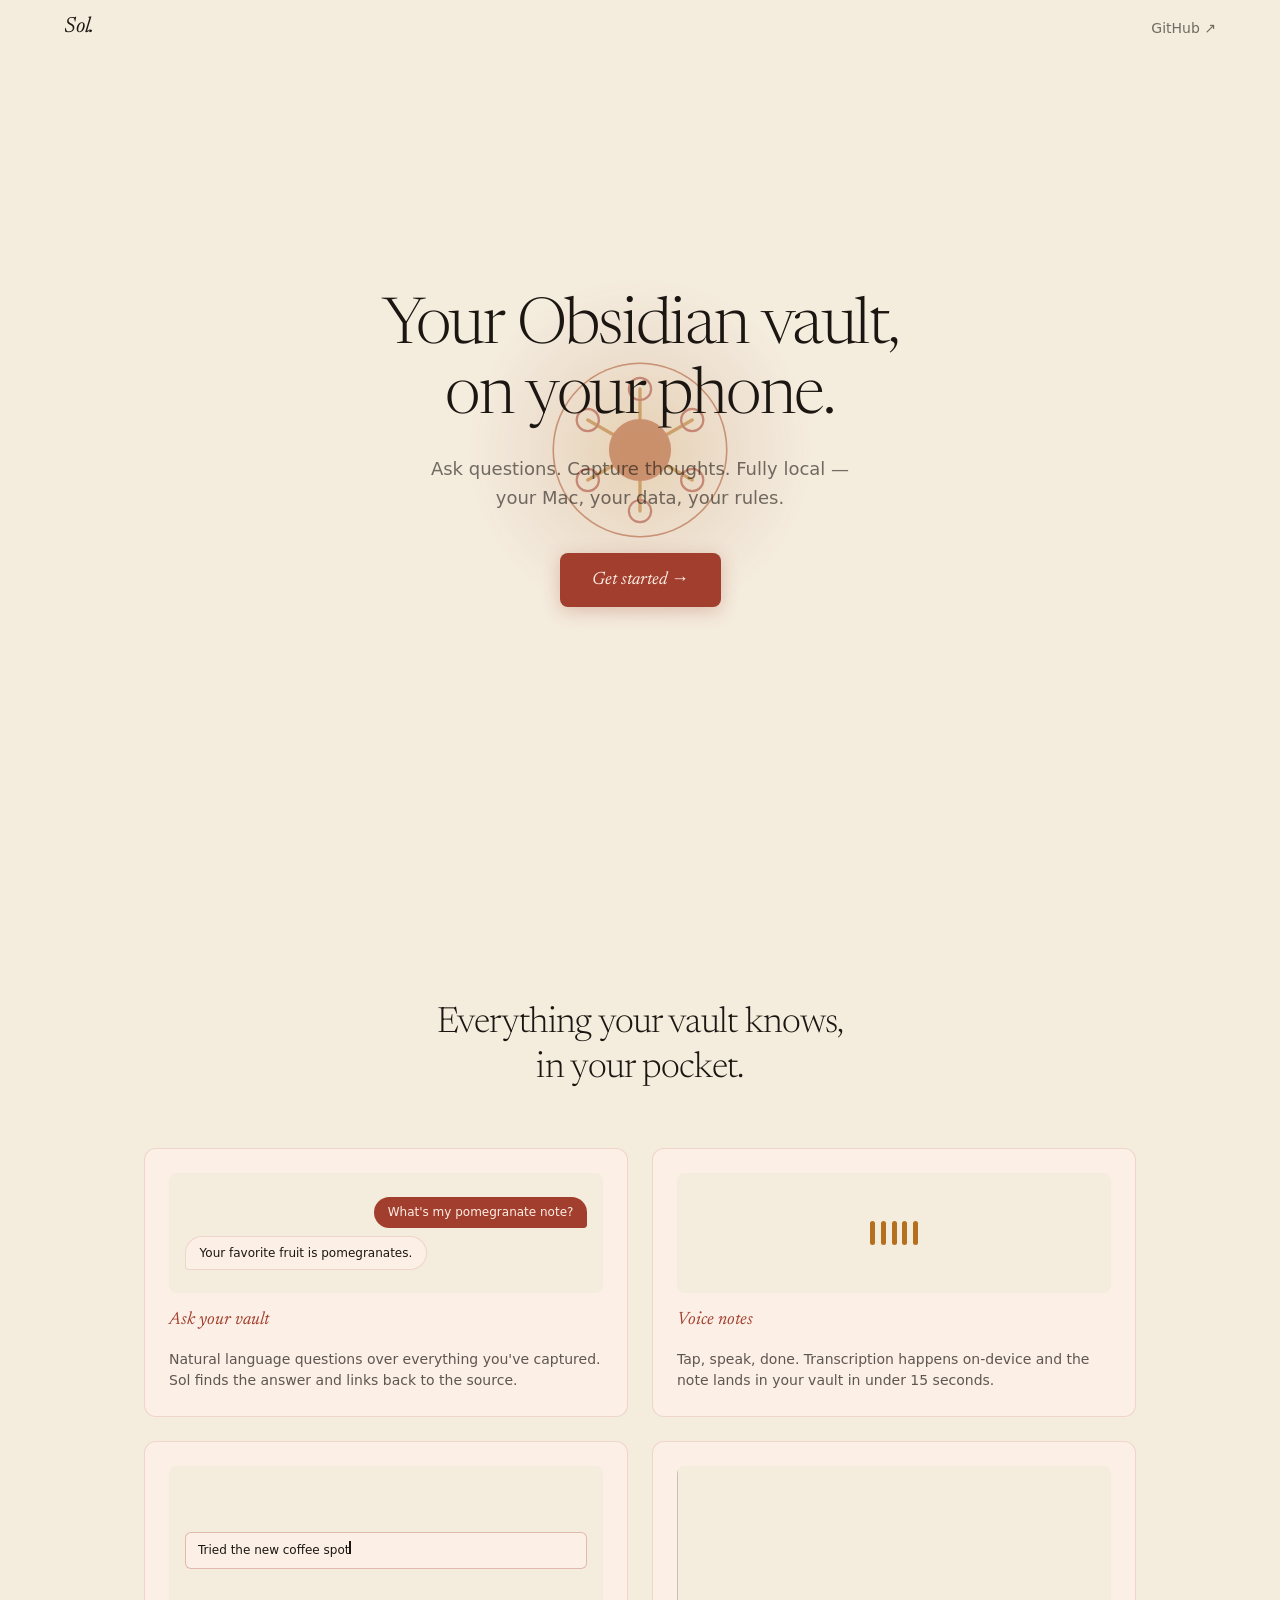
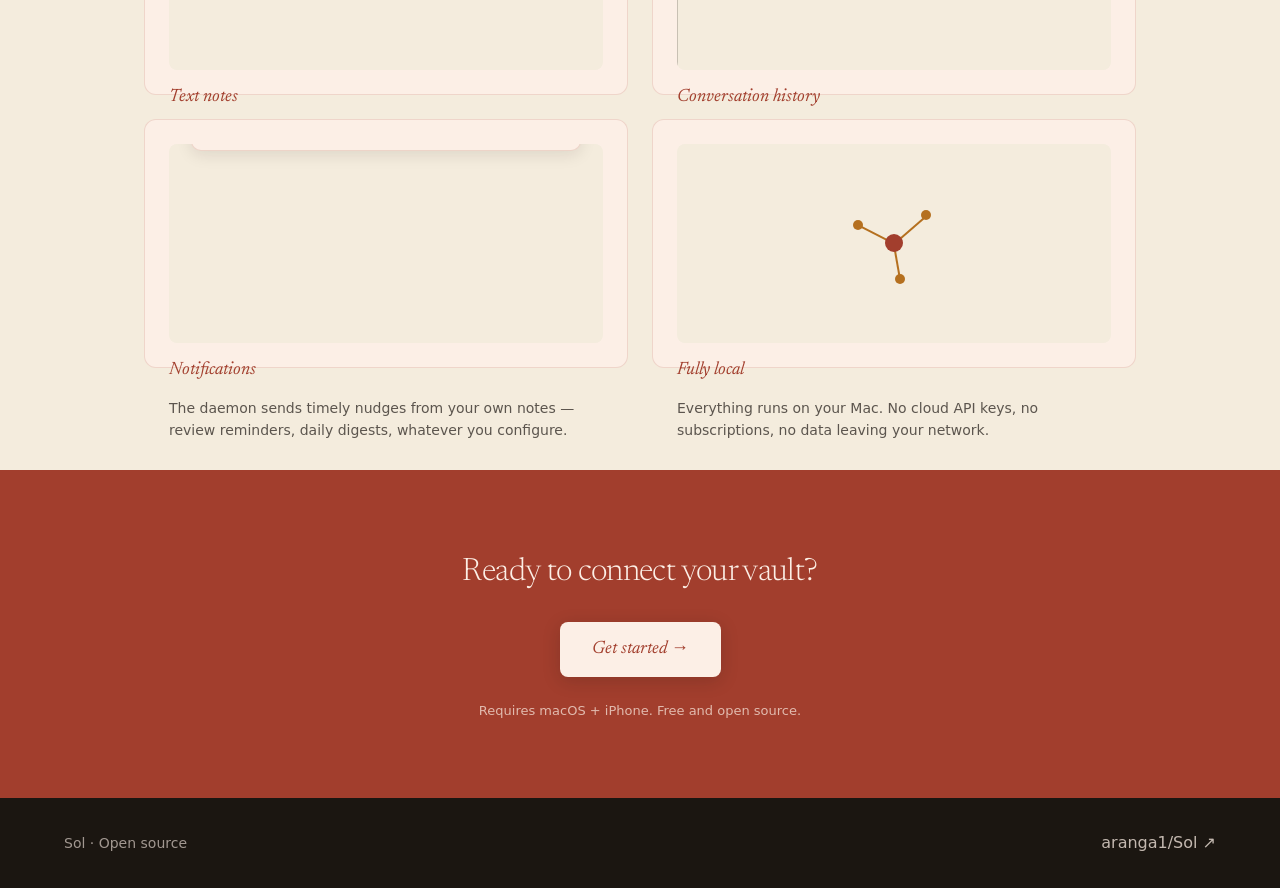
==== docs/index.html @ ba372173 "feat: GitHub Pages website — landing page + install guide Two-page static site in docs/ with breathi" ====
<!DOCTYPE html>
<html lang="en">
<head>
  <meta charset="UTF-8">
  <meta name="viewport" content="width=device-width, initial-scale=1.0">
  <title>Sol — Your Obsidian vault, on your phone.</title>
  <meta name="description" content="Ask questions. Capture thoughts. Fully local — your Mac, your data, your rules.">
  <meta property="og:title" content="Sol — Your Obsidian vault, on your phone.">
  <meta property="og:description" content="Ask questions. Capture thoughts. Fully local — your Mac, your data, your rules.">
  <meta property="og:type" content="website">
  <meta property="og:url" content="https://aranga1.github.io/Sol/">
  <link rel="stylesheet" href="style.css">
  <link rel="stylesheet" href="landing.css">
</head>
<body>

  <!-- ── Nav ────────────────────────────────────────────────────────────── -->
  <nav class="site-nav" role="navigation" aria-label="Main navigation">
    <a href="index.html" class="nav-wordmark" aria-label="Sol home">Sol.</a>
    <a
      href="https://github.com/aranga1/Sol"
      class="nav-link"
      target="_blank"
      rel="noopener noreferrer"
      aria-label="View Sol on GitHub (opens in new tab)"
    >GitHub ↗</a>
  </nav>

  <main>

    <!-- ── Hero ───────────────────────────────────────────────────────────── -->
    <section class="hero" aria-label="Hero">

      <!-- Breathing node-sun background -->
      <div class="node-sun-bg" aria-hidden="true">
        <div class="ns-glow"></div>
        <div class="ns-ring ns-ring-a"></div>
        <div class="ns-ring ns-ring-b"></div>
        <div class="ns-ring ns-ring-c"></div>
        <!-- Node-sun SVG mark -->
        <svg
          class="ns-mark"
          viewBox="-90 -90 180 180"
          xmlns="http://www.w3.org/2000/svg"
          aria-hidden="true"
          focusable="false"
        >
          <!-- 6 rays at 60° intervals -->
          <line x1="0" y1="0" x2="0"   y2="-55"  stroke="#B5701F" stroke-width="3" stroke-linecap="round"/>
          <line x1="0" y1="0" x2="47"  y2="-27"  stroke="#B5701F" stroke-width="3" stroke-linecap="round"/>
          <line x1="0" y1="0" x2="47"  y2="27"   stroke="#B5701F" stroke-width="3" stroke-linecap="round"/>
          <line x1="0" y1="0" x2="0"   y2="55"   stroke="#B5701F" stroke-width="3" stroke-linecap="round"/>
          <line x1="0" y1="0" x2="-47" y2="27"   stroke="#B5701F" stroke-width="3" stroke-linecap="round"/>
          <line x1="0" y1="0" x2="-47" y2="-27"  stroke="#B5701F" stroke-width="3" stroke-linecap="round"/>
          <!-- 6 outer ring dots at ray tips -->
          <circle cx="0"   cy="-55" r="10" fill="none" stroke="#A23E2D" stroke-width="2"/>
          <circle cx="47"  cy="-27" r="10" fill="none" stroke="#A23E2D" stroke-width="2"/>
          <circle cx="47"  cy="27"  r="10" fill="none" stroke="#A23E2D" stroke-width="2"/>
          <circle cx="0"   cy="55"  r="10" fill="none" stroke="#A23E2D" stroke-width="2"/>
          <circle cx="-47" cy="27"  r="10" fill="none" stroke="#A23E2D" stroke-width="2"/>
          <circle cx="-47" cy="-27" r="10" fill="none" stroke="#A23E2D" stroke-width="2"/>
          <!-- Center circle -->
          <circle cx="0" cy="0" r="28" fill="#B05428"/>
        </svg>
      </div>

      <div class="hero-content">
        <h1 class="hero-headline">Your Obsidian vault,<br>on your phone.</h1>
        <p class="hero-subhead">
          Ask questions. Capture thoughts. Fully local —<br>
          your Mac, your data, your rules.
        </p>
        <a href="install.html" class="btn-primary">Get started →</a>
      </div>
    </section>

    <!-- ── Features ───────────────────────────────────────────────────────── -->
    <section class="features" aria-label="Features">
      <h2 class="features-heading">Everything your vault knows,<br>in your pocket.</h2>

      <div class="features-grid" role="list">

        <!-- Card 1: Ask your vault -->
        <article class="feature-card" role="listitem">
          <div class="feature-visual vis-chat" aria-hidden="true">
            <div class="chat-bubble chat-user">What's my pomegranate note?</div>
            <div class="chat-bubble chat-sol">Your favorite fruit is pomegranates.</div>
          </div>
          <h3 class="feature-name">Ask your vault</h3>
          <p class="feature-desc">Natural language questions over everything you've captured. Sol finds the answer and links back to the source.</p>
        </article>

        <!-- Card 2: Voice notes -->
        <article class="feature-card" role="listitem">
          <div class="feature-visual" aria-hidden="true">
            <div class="vis-voice">
              <div class="wave-bar"></div>
              <div class="wave-bar"></div>
              <div class="wave-bar"></div>
              <div class="wave-bar"></div>
              <div class="wave-bar"></div>
            </div>
            <div class="vis-doc">
              <div class="doc-icon"></div>
            </div>
          </div>
          <h3 class="feature-name">Voice notes</h3>
          <p class="feature-desc">Tap, speak, done. Transcription happens on-device and the note lands in your vault in under 15 seconds.</p>
        </article>

        <!-- Card 3: Text notes -->
        <article class="feature-card" role="listitem">
          <div class="feature-visual vis-text" aria-hidden="true">
            <div class="text-field-mock">
              <span>Tried the new coffee spot<span class="text-cursor"></span></span>
            </div>
            <div class="tag-chip">#coffee &nbsp;#places</div>
          </div>
          <h3 class="feature-name">Text notes</h3>
          <p class="feature-desc">Quick markdown capture with automatic tag suggestions based on your vault's existing taxonomy.</p>
        </article>

        <!-- Card 4: Conversation history -->
        <article class="feature-card" role="listitem">
          <div class="feature-visual vis-history" aria-hidden="true">
            <div class="sidebar-panel">
              <div class="sidebar-item">Pomegranate notes</div>
              <div class="sidebar-item">Morning routine review</div>
              <div class="sidebar-item">Book highlights — Piranesi</div>
              <div class="sidebar-item">Coffee spots in SF</div>
            </div>
          </div>
          <h3 class="feature-name">Conversation history</h3>
          <p class="feature-desc">Every query session is saved. Pick up any thread from any time — your conversations are part of the vault.</p>
        </article>

        <!-- Card 5: Notifications -->
        <article class="feature-card" role="listitem">
          <div class="feature-visual vis-notif" aria-hidden="true">
            <div class="notif-banner">
              <div class="notif-dot"></div>
              <div class="notif-text">
                <strong>Sol · Reminder</strong>
                Review morning notes
              </div>
            </div>
          </div>
          <h3 class="feature-name">Notifications</h3>
          <p class="feature-desc">The daemon sends timely nudges from your own notes — review reminders, daily digests, whatever you configure.</p>
        </article>

        <!-- Card 6: Fully local -->
        <article class="feature-card" role="listitem">
          <div class="feature-visual vis-local" aria-hidden="true">
            <div class="local-network">
              <div class="local-line local-line-a"></div>
              <div class="local-line local-line-b"></div>
              <div class="local-line local-line-c"></div>
              <div class="local-center"></div>
              <div class="local-orbit local-orbit-a"></div>
              <div class="local-orbit local-orbit-b"></div>
              <div class="local-orbit local-orbit-c"></div>
            </div>
          </div>
          <h3 class="feature-name">Fully local</h3>
          <p class="feature-desc">Everything runs on your Mac. No cloud API keys, no subscriptions, no data leaving your network.</p>
        </article>

      </div>
    </section>

    <!-- ── CTA band ────────────────────────────────────────────────────────── -->
    <section class="cta-band" aria-label="Get started">
      <h2 class="cta-band-heading">Ready to connect your vault?</h2>
      <a href="install.html" class="btn-secondary">Get started →</a>
      <p class="cta-note">Requires macOS + iPhone. Free and open source.</p>
    </section>

  </main>

  <!-- ── Footer ─────────────────────────────────────────────────────────── -->
  <footer class="site-footer" role="contentinfo">
    <p class="footer-text">Sol &middot; Open source</p>
    <a
      href="https://github.com/aranga1/Sol"
      class="footer-link"
      target="_blank"
      rel="noopener noreferrer"
      aria-label="View aranga1/Sol on GitHub (opens in new tab)"
    >aranga1/Sol ↗</a>
  </footer>

  <script src="main.js"></script>
</body>
</html>
---- docs/style.css ----
/* ─────────────────────────────────────────────────────────────────────────
   Sol · Shared design tokens + base reset
   ───────────────────────────────────────────────────────────────────────── */

@import url('https://fonts.googleapis.com/css2?family=Newsreader:ital,opsz,wght@0,6..72,300..700;1,6..72,300..700&display=swap');

/* ── Tokens ─────────────────────────────────────────────────────────────── */
:root {
  --parchment:   #F4ECDD;
  --cream:       #FCEFE6;
  --terracotta:  #A23E2D;
  --amber:       #B5701F;
  --espresso:    #1B1611;

  --espresso-60: rgba(27, 22, 17, 0.60);
  --espresso-70: rgba(27, 22, 17, 0.70);
  --espresso-40: rgba(27, 22, 17, 0.40);
  --terracotta-15: rgba(162, 62, 45, 0.15);
  --terracotta-30: rgba(162, 62, 45, 0.30);

  --font-display: 'Newsreader', Georgia, serif;
  --font-body:    system-ui, -apple-system, sans-serif;
  --font-mono:    ui-monospace, 'SF Mono', 'Cascadia Code', monospace;

  --radius-sm:  8px;
  --radius-md:  12px;
  --radius-lg:  18px;
}

/* ── Reset ──────────────────────────────────────────────────────────────── */
*, *::before, *::after {
  box-sizing: border-box;
  margin: 0;
  padding: 0;
}

html {
  scroll-behavior: smooth;
  -webkit-text-size-adjust: 100%;
}

body {
  background: var(--parchment);
  color: var(--espresso);
  font-family: var(--font-body);
  line-height: 1.6;
  -webkit-font-smoothing: antialiased;
}

a {
  color: var(--terracotta);
  text-decoration: none;
}

a:hover {
  text-decoration: underline;
}

img, svg {
  display: block;
  max-width: 100%;
}

/* ── Nav ────────────────────────────────────────────────────────────────── */
.site-nav {
  position: fixed;
  top: 0;
  left: 0;
  right: 0;
  z-index: 100;
  background: var(--parchment);
  display: flex;
  align-items: center;
  justify-content: space-between;
  padding: 0 clamp(1.5rem, 5vw, 4rem);
  height: 56px;
}

.nav-wordmark {
  font-family: var(--font-display);
  font-style: italic;
  font-weight: 400;
  font-size: 1.375rem;
  color: var(--espresso);
  letter-spacing: -0.01em;
  text-decoration: none;
}

.nav-wordmark:hover {
  text-decoration: none;
  color: var(--terracotta);
}

.nav-link {
  font-family: var(--font-body);
  font-size: 0.875rem;
  color: var(--espresso-60);
  text-decoration: none;
  transition: color 0.2s;
}

.nav-link:hover {
  color: var(--terracotta);
  text-decoration: none;
}

/* ── Code blocks ────────────────────────────────────────────────────────── */
.code-block {
  position: relative;
  background: var(--espresso);
  border-radius: var(--radius-md);
  padding: 1.25rem 1.5rem;
  padding-right: 6rem;
  overflow-x: auto;
}

.code-block code {
  font-family: var(--font-mono);
  font-size: 0.875rem;
  line-height: 1.7;
  color: var(--cream);
}

.code-block .token-amber {
  color: var(--amber);
}

.copy-btn {
  position: absolute;
  top: 0.75rem;
  right: 0.75rem;
  background: rgba(252, 239, 230, 0.12);
  border: 1px solid rgba(252, 239, 230, 0.18);
  color: var(--cream);
  font-family: var(--font-body);
  font-size: 0.75rem;
  padding: 0.3rem 0.75rem;
  border-radius: 6px;
  cursor: pointer;
  transition: background 0.2s, border-color 0.2s;
  white-space: nowrap;
}

.copy-btn:hover {
  background: rgba(252, 239, 230, 0.22);
  border-color: rgba(252, 239, 230, 0.32);
}

.copy-btn.copied {
  color: #6ee7b7;
  border-color: rgba(110, 231, 183, 0.4);
  background: rgba(110, 231, 183, 0.08);
}

/* ── Reduced motion ─────────────────────────────────────────────────────── */
@media (prefers-reduced-motion: reduce) {
  *, *::before, *::after {
    animation-duration: 0.01ms !important;
    animation-iteration-count: 1 !important;
    transition-duration: 0.01ms !important;
  }
}
---- docs/landing.css ----
/* ─────────────────────────────────────────────────────────────────────────
   Sol · Landing page styles + animations
   ───────────────────────────────────────────────────────────────────────── */

/* ── Hero ───────────────────────────────────────────────────────────────── */
.hero {
  position: relative;
  min-height: 100svh;
  display: flex;
  flex-direction: column;
  align-items: center;
  justify-content: center;
  text-align: center;
  padding: 80px clamp(1.5rem, 6vw, 6rem) 5rem;
  overflow: hidden;
}

.hero-content {
  position: relative;
  z-index: 2;
  max-width: 680px;
}

.hero-headline {
  font-family: var(--font-display);
  font-weight: 300;
  font-size: clamp(2.5rem, 6vw, 4rem);
  line-height: 1.1;
  letter-spacing: -0.025em;
  color: var(--espresso);
  margin-bottom: 1.25rem;
}

.hero-subhead {
  font-family: var(--font-body);
  font-size: clamp(1rem, 2vw, 1.125rem);
  color: var(--espresso-60);
  max-width: 520px;
  margin: 0 auto 2.5rem;
  line-height: 1.65;
}

/* ── CTA Button ─────────────────────────────────────────────────────────── */
.btn-primary {
  display: inline-block;
  background: var(--terracotta);
  color: var(--cream);
  font-family: var(--font-display);
  font-style: italic;
  font-weight: 400;
  font-size: 1.125rem;
  padding: 0.8rem 2rem;
  border-radius: var(--radius-sm);
  text-decoration: none;
  transition: transform 0.18s cubic-bezier(0.34, 1.56, 0.64, 1),
              box-shadow 0.18s ease;
  box-shadow: 0 4px 18px rgba(162, 62, 45, 0.28);
}

.btn-primary:hover {
  transform: scale(1.04);
  box-shadow: 0 8px 28px rgba(162, 62, 45, 0.38);
  text-decoration: none;
  color: var(--cream);
}

.btn-primary:active {
  transform: scale(0.98);
}

/* ── Node-sun breathing background ──────────────────────────────────────── */
.node-sun-bg {
  position: absolute;
  inset: 0;
  display: flex;
  align-items: center;
  justify-content: center;
  pointer-events: none;
  z-index: 1;
}

/* Layer 1 — glow blob */
.ns-glow {
  position: absolute;
  width: 340px;
  height: 340px;
  border-radius: 50%;
  background: radial-gradient(
    circle,
    rgba(181, 112, 31, 0.22) 0%,
    rgba(162, 62, 45, 0.06) 46%,
    transparent 70%
  );
  filter: blur(8px);
  animation: ns-glow-breathe 19.5s ease-in-out infinite alternate;
}

@keyframes ns-glow-breathe {
  from { transform: scale(1);    opacity: 0.5; }
  to   { transform: scale(1.14); opacity: 0.95; }
}

/* Layer 2 — pulse rings */
.ns-ring {
  position: absolute;
  width: 172px;
  height: 172px;
  border-radius: 50%;
  animation: ns-ring-pulse 5.2s linear infinite;
}

.ns-ring-a {
  box-shadow: 0 0 0 1.5px rgba(162, 62, 45, 0.24);
  animation-delay: 0s;
}

.ns-ring-b {
  box-shadow: 0 0 0 1.5px rgba(181, 112, 31, 0.22);
  animation-delay: -1.77s;
}

.ns-ring-c {
  box-shadow: 0 0 0 1.5px rgba(140, 51, 34, 0.18);
  animation-delay: -3.48s;
}

@keyframes ns-ring-pulse {
  0%   { transform: scale(0.5); opacity: 0; }
  30%  { opacity: 0.5; }
  100% { transform: scale(2.8); opacity: 0; }
}

/* Layer 3 — SVG mark */
.ns-mark {
  position: absolute;
  width: 200px;
  height: 200px;
  opacity: 0.52;
  animation:
    ns-mark-breathe 19.5s ease-in-out infinite alternate,
    ns-mark-sway    44s  ease-in-out infinite alternate;
}

@keyframes ns-mark-breathe {
  from { transform: scale(1); }
  to   { transform: scale(1.05); }
}

@keyframes ns-mark-sway {
  from { transform: rotate(-2.2deg); }
  to   { transform: rotate(2.2deg); }
}

/* combined transform — we need both scale and rotate */
.ns-mark {
  animation: ns-mark-combined 19.5s ease-in-out infinite alternate,
             ns-mark-sway 44s ease-in-out infinite alternate;
}

@keyframes ns-mark-combined {
  from { transform: scale(1) rotate(-2.2deg); }
  to   { transform: scale(1.05) rotate(2.2deg); }
}

/* ── Features section ───────────────────────────────────────────────────── */
.features {
  padding: clamp(4rem, 8vw, 8rem) clamp(1.5rem, 5vw, 4rem);
  max-width: 1120px;
  margin: 0 auto;
}

.features-heading {
  font-family: var(--font-display);
  font-weight: 300;
  font-size: clamp(1.75rem, 4vw, 2.25rem);
  letter-spacing: -0.02em;
  color: var(--espresso);
  text-align: center;
  margin-bottom: 3.5rem;
  line-height: 1.25;
}

.features-grid {
  display: grid;
  grid-template-columns: repeat(2, 1fr);
  gap: 1.5rem;
}

@media (max-width: 680px) {
  .features-grid {
    grid-template-columns: 1fr;
  }
}

/* ── Feature card ───────────────────────────────────────────────────────── */
.feature-card {
  background: var(--cream);
  border: 1px solid var(--terracotta-15);
  border-radius: var(--radius-md);
  padding: 1.5rem;
  display: flex;
  flex-direction: column;
  gap: 1rem;
}

.feature-visual {
  width: 100%;
  height: 120px;
  background: var(--parchment);
  border-radius: 8px;
  position: relative;
  overflow: hidden;
  flex-shrink: 0;
}

.feature-name {
  font-family: var(--font-display);
  font-style: italic;
  font-weight: 400;
  font-size: 1.125rem;
  color: var(--terracotta);
  line-height: 1.3;
}

.feature-desc {
  font-family: var(--font-body);
  font-size: 0.875rem;
  color: var(--espresso-70);
  line-height: 1.55;
}

/* ── Feature 1: Ask your vault (chat bubbles) ────────────────────────────── */
.vis-chat {
  display: flex;
  flex-direction: column;
  justify-content: center;
  padding: 0.75rem 1rem;
  gap: 0.5rem;
}

.chat-bubble {
  max-width: 72%;
  padding: 0.45rem 0.85rem;
  border-radius: 18px;
  font-family: var(--font-body);
  font-size: 0.75rem;
  line-height: 1.4;
  opacity: 0;
  transform: translateX(30px);
}

.chat-user {
  background: var(--terracotta);
  color: var(--cream);
  align-self: flex-end;
  transform: translateX(30px);
  border-bottom-right-radius: 4px;
}

.chat-sol {
  background: var(--cream);
  color: var(--espresso);
  border: 1px solid var(--terracotta-15);
  align-self: flex-start;
  transform: translateX(-30px);
  border-bottom-left-radius: 4px;
}

.feature-card.animate .chat-user {
  animation: slide-in-right 0.4s 0.2s cubic-bezier(0.34, 1.3, 0.64, 1) forwards,
             chat-loop 4s 0.2s infinite;
}

.feature-card.animate .chat-sol {
  animation: slide-in-left 0.4s 1.1s cubic-bezier(0.34, 1.3, 0.64, 1) forwards,
             chat-sol-loop 4s 1.1s infinite;
}

@keyframes slide-in-right {
  to { opacity: 1; transform: translateX(0); }
}

@keyframes slide-in-left {
  to { opacity: 1; transform: translateX(0); }
}

@keyframes chat-loop {
  0%, 100% { opacity: 0; transform: translateX(30px); }
  10%, 80%  { opacity: 1; transform: translateX(0); }
}

@keyframes chat-sol-loop {
  0%, 100% { opacity: 0; transform: translateX(-30px); }
  10%, 80%  { opacity: 1; transform: translateX(0); }
}

/* ── Feature 2: Voice notes (waveform → doc) ─────────────────────────────── */
.vis-voice {
  display: flex;
  align-items: center;
  justify-content: center;
  gap: 0.35rem;
  height: 100%;
}

.wave-bar {
  width: 5px;
  height: 24px;
  background: var(--amber);
  border-radius: 3px;
  transform-origin: center;
}

.vis-doc {
  position: absolute;
  inset: 0;
  display: flex;
  align-items: center;
  justify-content: center;
  opacity: 0;
}

.doc-icon {
  width: 36px;
  height: 44px;
  background: var(--cream);
  border: 1.5px solid var(--terracotta-30);
  border-radius: 4px;
  position: relative;
}

.doc-icon::before {
  content: '';
  position: absolute;
  top: 8px;
  left: 6px;
  right: 6px;
  height: 2px;
  background: var(--espresso-40);
  box-shadow: 0 5px 0 var(--espresso-40), 0 10px 0 var(--espresso-40);
}

.feature-card.animate .wave-bar:nth-child(1) {
  animation: wave-bounce 2s 0s ease-in-out infinite, wave-fade 4s 0s infinite;
}
.feature-card.animate .wave-bar:nth-child(2) {
  animation: wave-bounce 2s 0.15s ease-in-out infinite, wave-fade 4s 0s infinite;
}
.feature-card.animate .wave-bar:nth-child(3) {
  animation: wave-bounce 2s 0.3s ease-in-out infinite, wave-fade 4s 0s infinite;
}
.feature-card.animate .wave-bar:nth-child(4) {
  animation: wave-bounce 2s 0.1s ease-in-out infinite, wave-fade 4s 0s infinite;
}
.feature-card.animate .wave-bar:nth-child(5) {
  animation: wave-bounce 2s 0.22s ease-in-out infinite, wave-fade 4s 0s infinite;
}

.feature-card.animate .vis-doc {
  animation: doc-appear 4s 0s infinite;
}

@keyframes wave-bounce {
  0%, 100% { transform: scaleY(1); }
  50%       { transform: scaleY(2.4); }
}

@keyframes wave-fade {
  0%, 45% { opacity: 1; }
  60%, 90% { opacity: 0; }
  100%     { opacity: 1; }
}

@keyframes doc-appear {
  0%, 50% { opacity: 0; }
  65%, 85% { opacity: 1; }
  100%     { opacity: 0; }
}

/* ── Feature 3: Text notes (field + tag) ─────────────────────────────────── */
.vis-text {
  display: flex;
  flex-direction: column;
  justify-content: center;
  align-items: center;
  padding: 1rem;
  gap: 0.6rem;
  height: 100%;
}

.text-field-mock {
  width: 100%;
  background: var(--cream);
  border: 1.5px solid var(--terracotta-30);
  border-radius: 6px;
  padding: 0.5rem 0.75rem;
  font-family: var(--font-body);
  font-size: 0.75rem;
  color: var(--espresso);
  display: flex;
  align-items: center;
  gap: 2px;
}

.text-cursor {
  display: inline-block;
  width: 1.5px;
  height: 13px;
  background: var(--espresso);
  animation: blink 1s step-end infinite;
}

.tag-chip {
  background: rgba(181, 112, 31, 0.12);
  border: 1px solid rgba(181, 112, 31, 0.3);
  color: var(--amber);
  font-family: var(--font-mono);
  font-size: 0.7rem;
  padding: 0.2rem 0.6rem;
  border-radius: 20px;
  opacity: 0;
  transform: translateY(6px);
  align-self: flex-start;
}

.feature-card.animate .tag-chip {
  animation: tag-appear 4s 0s infinite;
}

@keyframes blink {
  50% { opacity: 0; }
}

@keyframes tag-appear {
  0%, 20% { opacity: 0; transform: translateY(6px); }
  35%, 75% { opacity: 1; transform: translateY(0); }
  90%, 100% { opacity: 0; transform: translateY(6px); }
}

/* ── Feature 4: Conversation history (sidebar) ───────────────────────────── */
.vis-history {
  position: relative;
  height: 100%;
  overflow: hidden;
}

.sidebar-panel {
  position: absolute;
  left: 0;
  top: 0;
  bottom: 0;
  width: 70%;
  background: var(--espresso);
  padding: 0.75rem;
  display: flex;
  flex-direction: column;
  gap: 0.4rem;
  transform: translateX(-100%);
}

.sidebar-item {
  background: rgba(252, 239, 230, 0.08);
  border-radius: 4px;
  padding: 0.35rem 0.5rem;
  font-family: var(--font-body);
  font-size: 0.65rem;
  color: rgba(252, 239, 230, 0.7);
  white-space: nowrap;
  overflow: hidden;
  text-overflow: ellipsis;
}

.sidebar-item:first-child {
  background: rgba(162, 62, 45, 0.3);
  color: var(--cream);
}

.feature-card.animate .sidebar-panel {
  animation: sidebar-slide 4s 0s infinite;
}

@keyframes sidebar-slide {
  0%, 100% { transform: translateX(-100%); }
  15%, 75%  { transform: translateX(0); }
  90%       { transform: translateX(-100%); }
}

/* ── Feature 5: Notifications (banner) ──────────────────────────────────── */
.vis-notif {
  position: relative;
  height: 100%;
  overflow: hidden;
  display: flex;
  align-items: flex-start;
  justify-content: center;
  padding-top: 0;
}

.notif-banner {
  width: 90%;
  background: var(--cream);
  border: 1px solid var(--terracotta-15);
  border-radius: 10px;
  padding: 0.6rem 0.75rem;
  display: flex;
  align-items: center;
  gap: 0.6rem;
  box-shadow: 0 4px 16px rgba(27, 22, 17, 0.1);
  transform: translateY(-110%);
  margin-top: 0.75rem;
}

.notif-dot {
  width: 22px;
  height: 22px;
  border-radius: 50%;
  background: var(--terracotta);
  flex-shrink: 0;
  display: flex;
  align-items: center;
  justify-content: center;
}

.notif-dot::after {
  content: '';
  width: 8px;
  height: 8px;
  border-radius: 50%;
  background: var(--cream);
  opacity: 0.7;
}

.notif-text {
  font-family: var(--font-body);
  font-size: 0.68rem;
  color: var(--espresso);
  line-height: 1.35;
}

.notif-text strong {
  display: block;
  font-size: 0.7rem;
}

.feature-card.animate .notif-banner {
  animation: notif-bounce 4s 0s infinite;
}

@keyframes notif-bounce {
  0%, 100%  { transform: translateY(-110%); }
  12%        { transform: translateY(4px); }
  18%        { transform: translateY(-2px); }
  22%, 72%   { transform: translateY(0); }
  85%, 100%  { transform: translateY(-110%); }
}

/* ── Feature 6: Fully local (network nodes) ──────────────────────────────── */
.vis-local {
  display: flex;
  align-items: center;
  justify-content: center;
  height: 100%;
  position: relative;
}

.local-network {
  position: relative;
  width: 100px;
  height: 100px;
}

.local-center {
  position: absolute;
  top: 50%;
  left: 50%;
  transform: translate(-50%, -50%);
  width: 18px;
  height: 18px;
  border-radius: 50%;
  background: var(--terracotta);
  z-index: 2;
}

.local-orbit {
  position: absolute;
  top: 50%;
  left: 50%;
  width: 10px;
  height: 10px;
  border-radius: 50%;
  background: var(--amber);
  margin: -5px 0 0 -5px;
}

.local-orbit-a { transform: translate(32px, -28px); }
.local-orbit-b { transform: translate(-36px, -18px); }
.local-orbit-c { transform: translate(6px, 36px); }

.local-line {
  position: absolute;
  top: 50%;
  left: 50%;
  height: 1.5px;
  background: var(--amber);
  transform-origin: 0 50%;
}

.local-line-a {
  width: 42px;
  transform: rotate(-41deg);
}

.local-line-b {
  width: 40px;
  transform: rotate(-153deg);
}

.local-line-c {
  width: 40px;
  transform: rotate(80deg);
}

.feature-card.animate .local-line {
  animation: line-pulse 2.4s ease-in-out infinite;
}

.feature-card.animate .local-line-a { animation-delay: 0s; }
.feature-card.animate .local-line-b { animation-delay: 0.8s; }
.feature-card.animate .local-line-c { animation-delay: 1.6s; }

@keyframes line-pulse {
  0%, 100% { opacity: 0.3; }
  50%       { opacity: 1; }
}

/* ── CTA band ───────────────────────────────────────────────────────────── */
.cta-band {
  background: var(--terracotta);
  padding: clamp(3rem, 6vw, 5rem) clamp(1.5rem, 5vw, 4rem);
  text-align: center;
  display: flex;
  flex-direction: column;
  align-items: center;
  gap: 1.5rem;
}

.cta-band-heading {
  font-family: var(--font-display);
  font-weight: 300;
  font-size: clamp(1.5rem, 4vw, 2rem);
  color: var(--cream);
  letter-spacing: -0.02em;
}

.btn-secondary {
  display: inline-block;
  background: var(--cream);
  color: var(--terracotta);
  font-family: var(--font-display);
  font-style: italic;
  font-size: 1.125rem;
  font-weight: 400;
  padding: 0.8rem 2rem;
  border-radius: var(--radius-sm);
  text-decoration: none;
  transition: transform 0.18s cubic-bezier(0.34, 1.56, 0.64, 1),
              box-shadow 0.18s ease;
  box-shadow: 0 4px 18px rgba(27, 22, 17, 0.18);
}

.btn-secondary:hover {
  transform: scale(1.04);
  box-shadow: 0 8px 28px rgba(27, 22, 17, 0.28);
  text-decoration: none;
  color: var(--terracotta);
}

.cta-note {
  font-family: var(--font-body);
  font-size: 0.8125rem;
  color: rgba(252, 239, 230, 0.7);
}

/* ── Footer ─────────────────────────────────────────────────────────────── */
.site-footer {
  background: var(--espresso);
  padding: 2rem clamp(1.5rem, 5vw, 4rem);
  display: flex;
  align-items: center;
  justify-content: space-between;
  flex-wrap: wrap;
  gap: 1rem;
}

.footer-text {
  font-family: var(--font-body);
  font-size: 0.875rem;
  color: rgba(252, 239, 230, 0.6);
}

.footer-link {
  color: rgba(252, 239, 230, 0.75);
  text-decoration: none;
  transition: color 0.2s;
}

.footer-link:hover {
  color: var(--cream);
  text-decoration: none;
}
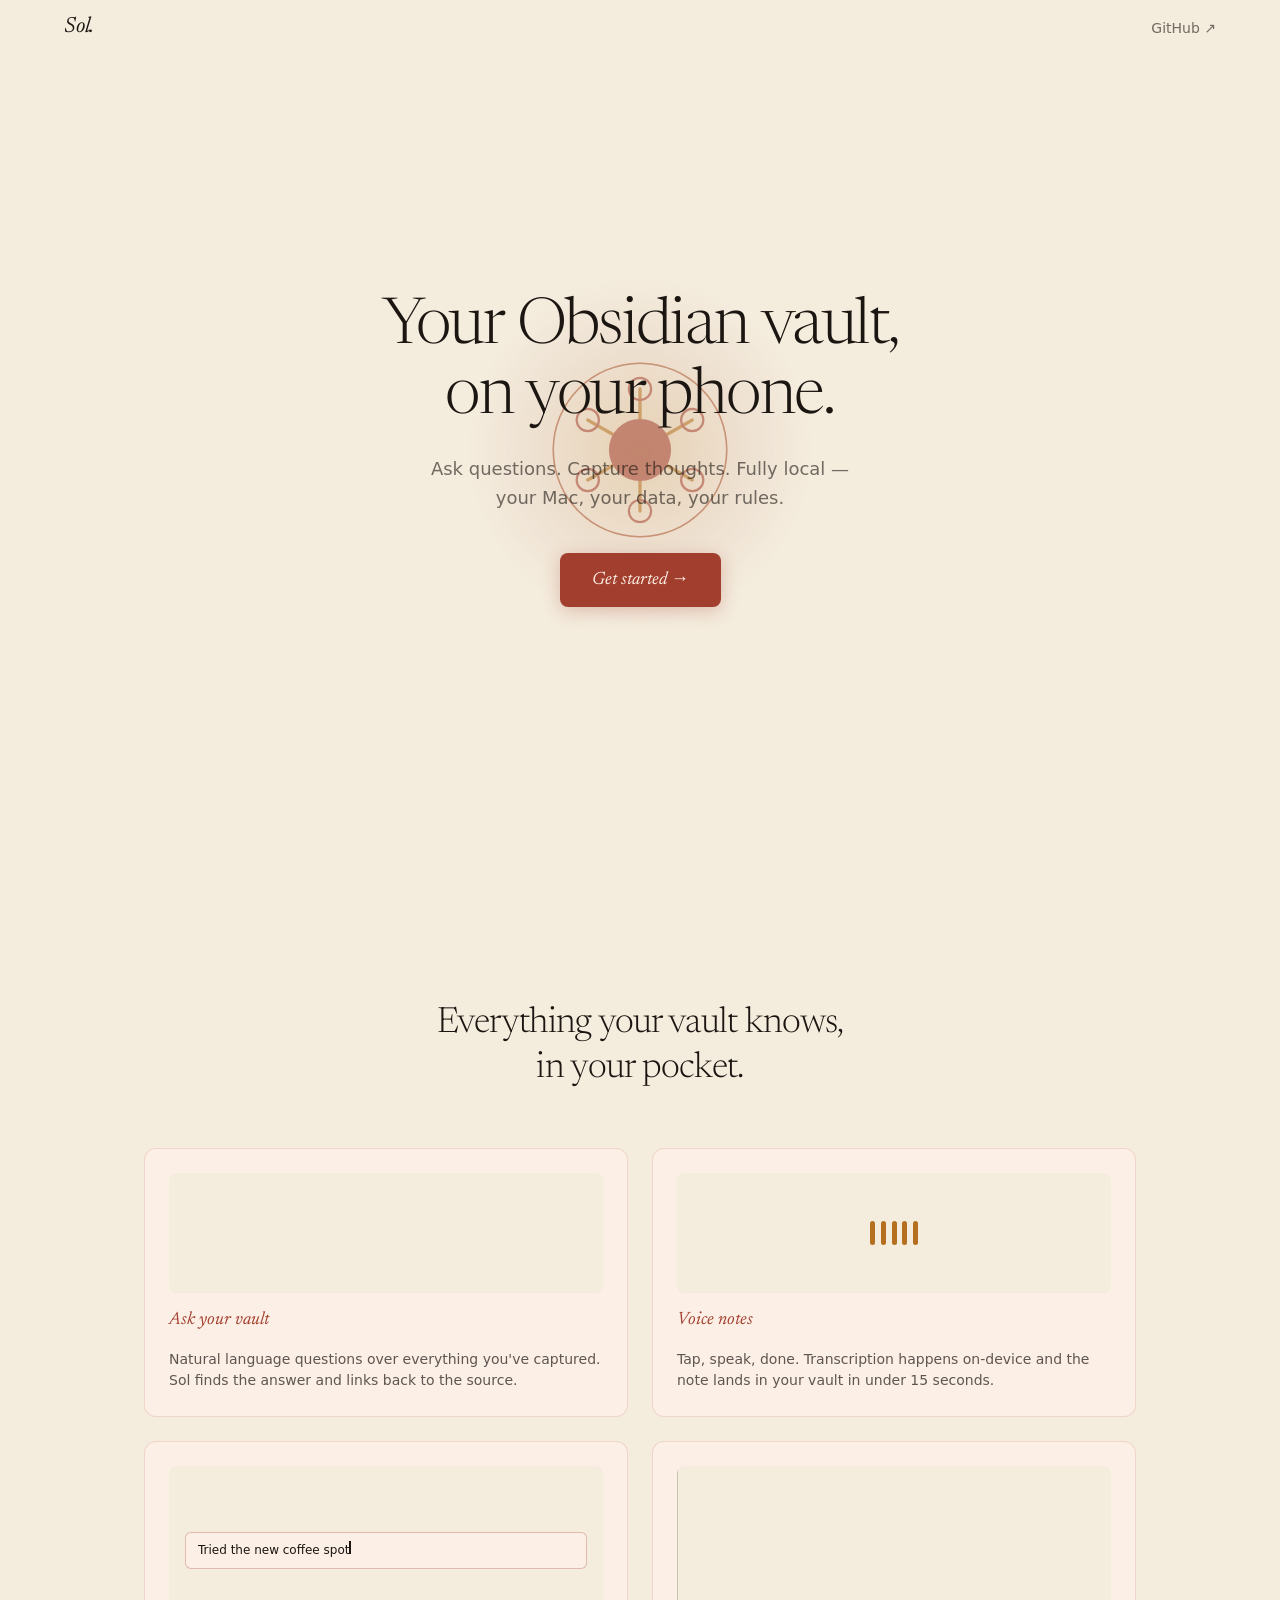
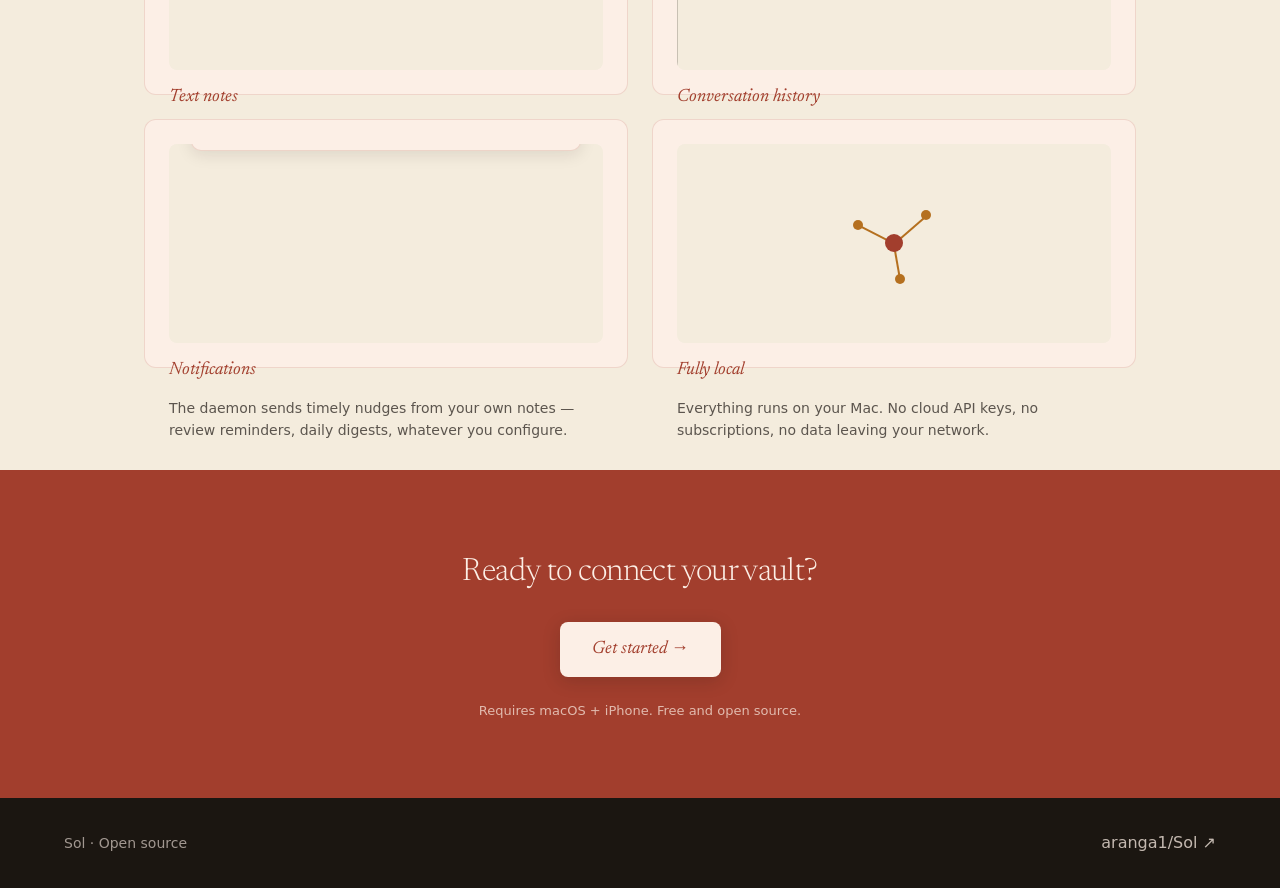
==== commit 0471b281: "fix: apply QA findings — animation conflicts, aria, focus, tokens P0: fix chat bubble animation conf" ====
--- a/docs/index.html
+++ b/docs/index.html
@@ -60,7 +60,7 @@
           <circle cx="-47" cy="27"  r="10" fill="none" stroke="#A23E2D" stroke-width="2"/>
           <circle cx="-47" cy="-27" r="10" fill="none" stroke="#A23E2D" stroke-width="2"/>
           <!-- Center circle -->
-          <circle cx="0" cy="0" r="28" fill="#B05428"/>
+          <circle cx="0" cy="0" r="28" fill="#A23E2D"/>
         </svg>
       </div>
 
--- a/docs/style.css
+++ b/docs/style.css
@@ -25,6 +25,10 @@
   --radius-sm:  8px;
   --radius-md:  12px;
   --radius-lg:  18px;
+
+  --success:     #6ee7b7;
+  --neutral:     #6b7280;
+  --terminal-bg: #0D1117;
 }
 
 /* ── Reset ──────────────────────────────────────────────────────────────── */
@@ -147,9 +151,21 @@
 }
 
 .copy-btn.copied {
-  color: #6ee7b7;
+  color: var(--success);
   border-color: rgba(110, 231, 183, 0.4);
   background: rgba(110, 231, 183, 0.08);
+}
+
+/* ── Focus visible ──────────────────────────────────────────────────────── */
+:focus-visible {
+  outline: 2px solid var(--terracotta);
+  outline-offset: 3px;
+  border-radius: 3px;
+}
+
+button:focus-visible, a:focus-visible {
+  outline: 2px solid var(--terracotta);
+  outline-offset: 4px;
 }
 
 /* ── Reduced motion ─────────────────────────────────────────────────────── */
--- a/docs/landing.css
+++ b/docs/landing.css
@@ -136,25 +136,13 @@
   width: 200px;
   height: 200px;
   opacity: 0.52;
-  animation:
-    ns-mark-breathe 19.5s ease-in-out infinite alternate,
-    ns-mark-sway    44s  ease-in-out infinite alternate;
-}
-
-@keyframes ns-mark-breathe {
-  from { transform: scale(1); }
-  to   { transform: scale(1.05); }
+  animation: ns-mark-combined 19.5s ease-in-out infinite alternate,
+             ns-mark-sway 44s ease-in-out infinite alternate;
 }
 
 @keyframes ns-mark-sway {
   from { transform: rotate(-2.2deg); }
   to   { transform: rotate(2.2deg); }
-}
-
-/* combined transform — we need both scale and rotate */
-.ns-mark {
-  animation: ns-mark-combined 19.5s ease-in-out infinite alternate,
-             ns-mark-sway 44s ease-in-out infinite alternate;
 }
 
 @keyframes ns-mark-combined {
@@ -266,33 +254,20 @@
   border-bottom-left-radius: 4px;
 }
 
-.feature-card.animate .chat-user {
-  animation: slide-in-right 0.4s 0.2s cubic-bezier(0.34, 1.3, 0.64, 1) forwards,
-             chat-loop 4s 0.2s infinite;
-}
-
-.feature-card.animate .chat-sol {
-  animation: slide-in-left 0.4s 1.1s cubic-bezier(0.34, 1.3, 0.64, 1) forwards,
-             chat-sol-loop 4s 1.1s infinite;
-}
-
-@keyframes slide-in-right {
-  to { opacity: 1; transform: translateX(0); }
-}
-
-@keyframes slide-in-left {
-  to { opacity: 1; transform: translateX(0); }
-}
-
-@keyframes chat-loop {
-  0%, 100% { opacity: 0; transform: translateX(30px); }
-  10%, 80%  { opacity: 1; transform: translateX(0); }
+@keyframes chat-user-loop {
+  0%, 5%    { opacity: 0; transform: translateX(30px); }
+  20%, 45%  { opacity: 1; transform: translateX(0); }
+  55%, 100% { opacity: 0; transform: translateX(0); }
 }
 
 @keyframes chat-sol-loop {
-  0%, 100% { opacity: 0; transform: translateX(-30px); }
-  10%, 80%  { opacity: 1; transform: translateX(0); }
-}
+  0%, 30%   { opacity: 0; transform: translateX(-20px); }
+  45%, 75%  { opacity: 1; transform: translateX(0); }
+  85%, 100% { opacity: 0; transform: translateX(0); }
+}
+
+.feature-card.animate .chat-user { animation: chat-user-loop 4s ease-in-out infinite; }
+.feature-card.animate .chat-sol  { animation: chat-sol-loop  4s ease-in-out infinite; }
 
 /* ── Feature 2: Voice notes (waveform → doc) ─────────────────────────────── */
 .vis-voice {
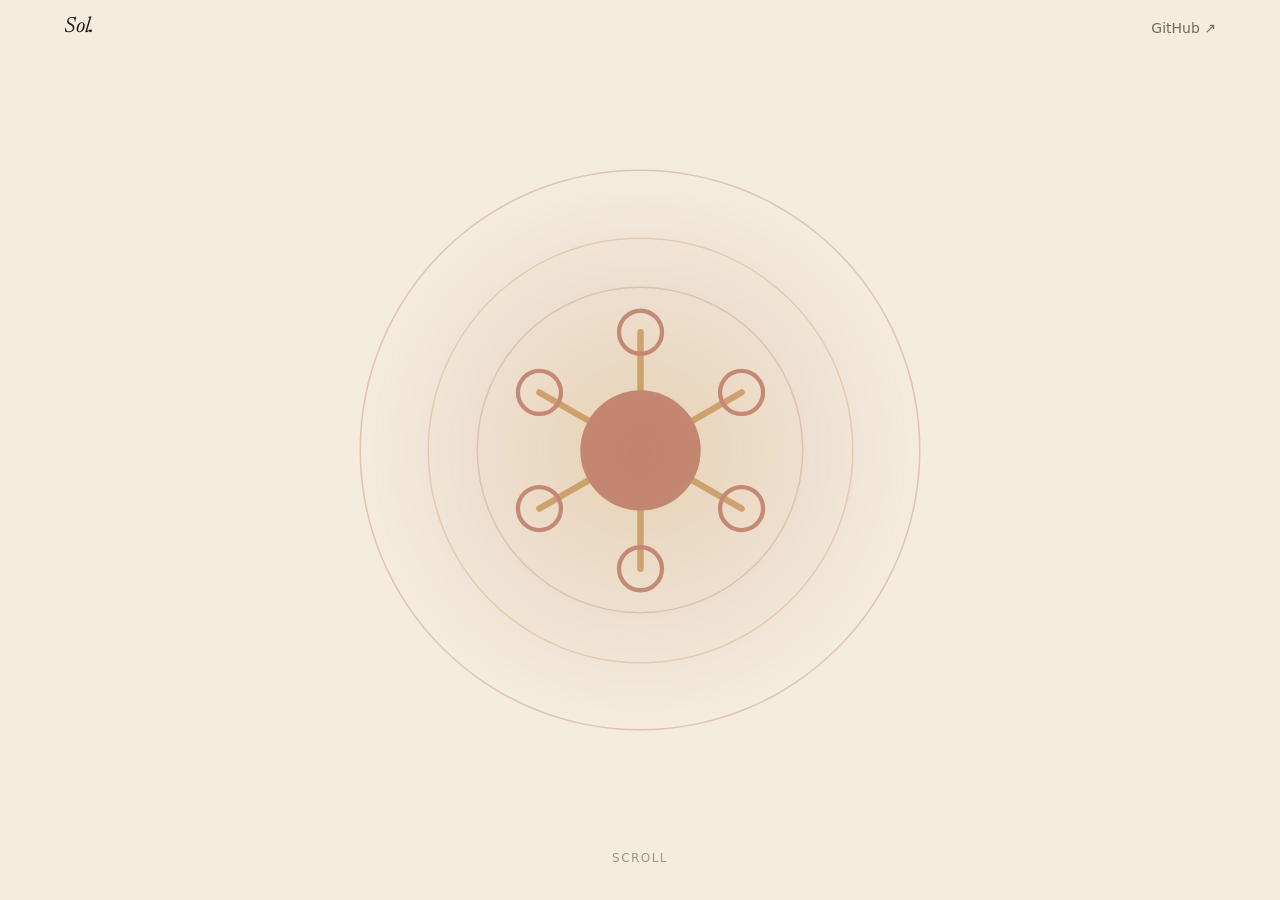
==== commit 7d61cc52: "feat: bring in website changes from gh-pages branch Snap-scroll landing, redesigned install page wit" ====
--- a/docs/index.html
+++ b/docs/index.html
@@ -9,88 +9,68 @@
   <meta property="og:description" content="Ask questions. Capture thoughts. Fully local — your Mac, your data, your rules.">
   <meta property="og:type" content="website">
   <meta property="og:url" content="https://aranga1.github.io/Sol/">
+  <link rel="icon" type="image/png" href="favicon.png">
+  <link rel="apple-touch-icon" href="favicon.png">
   <link rel="stylesheet" href="style.css">
   <link rel="stylesheet" href="landing.css">
 </head>
 <body>
 
-  <!-- ── Nav ────────────────────────────────────────────────────────────── -->
+  <!-- ── Nav (fixed) ──────────────────────────────────────────────────── -->
   <nav class="site-nav" role="navigation" aria-label="Main navigation">
     <a href="index.html" class="nav-wordmark" aria-label="Sol home">Sol.</a>
-    <a
-      href="https://github.com/aranga1/Sol"
-      class="nav-link"
-      target="_blank"
-      rel="noopener noreferrer"
-      aria-label="View Sol on GitHub (opens in new tab)"
-    >GitHub ↗</a>
+    <a href="https://github.com/aranga1/Sol" class="nav-link" target="_blank" rel="noopener noreferrer" aria-label="View Sol on GitHub (opens in new tab)">GitHub ↗</a>
   </nav>
 
-  <main>
+  <main class="snap-container">
 
-    <!-- ── Hero ───────────────────────────────────────────────────────────── -->
-    <section class="hero" aria-label="Hero">
-
-      <!-- Breathing node-sun background -->
+    <!-- ── Page 1: Hero (animation is the hero) ─────────────────────── -->
+    <section class="snap-section section-hero" aria-label="Sol">
       <div class="node-sun-bg" aria-hidden="true">
         <div class="ns-glow"></div>
         <div class="ns-ring ns-ring-a"></div>
         <div class="ns-ring ns-ring-b"></div>
         <div class="ns-ring ns-ring-c"></div>
-        <!-- Node-sun SVG mark -->
-        <svg
-          class="ns-mark"
-          viewBox="-90 -90 180 180"
-          xmlns="http://www.w3.org/2000/svg"
-          aria-hidden="true"
-          focusable="false"
-        >
-          <!-- 6 rays at 60° intervals -->
+        <svg class="ns-mark" viewBox="-90 -90 180 180" xmlns="http://www.w3.org/2000/svg" aria-hidden="true" focusable="false">
           <line x1="0" y1="0" x2="0"   y2="-55"  stroke="#B5701F" stroke-width="3" stroke-linecap="round"/>
           <line x1="0" y1="0" x2="47"  y2="-27"  stroke="#B5701F" stroke-width="3" stroke-linecap="round"/>
           <line x1="0" y1="0" x2="47"  y2="27"   stroke="#B5701F" stroke-width="3" stroke-linecap="round"/>
           <line x1="0" y1="0" x2="0"   y2="55"   stroke="#B5701F" stroke-width="3" stroke-linecap="round"/>
           <line x1="0" y1="0" x2="-47" y2="27"   stroke="#B5701F" stroke-width="3" stroke-linecap="round"/>
           <line x1="0" y1="0" x2="-47" y2="-27"  stroke="#B5701F" stroke-width="3" stroke-linecap="round"/>
-          <!-- 6 outer ring dots at ray tips -->
           <circle cx="0"   cy="-55" r="10" fill="none" stroke="#A23E2D" stroke-width="2"/>
           <circle cx="47"  cy="-27" r="10" fill="none" stroke="#A23E2D" stroke-width="2"/>
           <circle cx="47"  cy="27"  r="10" fill="none" stroke="#A23E2D" stroke-width="2"/>
           <circle cx="0"   cy="55"  r="10" fill="none" stroke="#A23E2D" stroke-width="2"/>
           <circle cx="-47" cy="27"  r="10" fill="none" stroke="#A23E2D" stroke-width="2"/>
           <circle cx="-47" cy="-27" r="10" fill="none" stroke="#A23E2D" stroke-width="2"/>
-          <!-- Center circle -->
           <circle cx="0" cy="0" r="28" fill="#A23E2D"/>
         </svg>
       </div>
+      <div class="hero-scroll-hint" aria-hidden="true">scroll</div>
+    </section>
 
-      <div class="hero-content">
+    <!-- ── Page 2: Description ──────────────────────────────────────── -->
+    <section class="snap-section section-desc" aria-label="About Sol">
+      <div class="desc-content">
         <h1 class="hero-headline">Your Obsidian vault,<br>on your phone.</h1>
-        <p class="hero-subhead">
-          Ask questions. Capture thoughts. Fully local —<br>
-          your Mac, your data, your rules.
-        </p>
-        <a href="install.html" class="btn-primary">Get started →</a>
+        <p class="hero-subhead">Ask questions. Capture thoughts. Fully local —<br>your Mac, your data, your rules.</p>
       </div>
     </section>
 
-    <!-- ── Features ───────────────────────────────────────────────────────── -->
-    <section class="features" aria-label="Features">
-      <h2 class="features-heading">Everything your vault knows,<br>in your pocket.</h2>
-
+    <!-- ── Page 3: Feature cards (3 × 2) ────────────────────────────── -->
+    <section class="snap-section section-features" aria-label="Features">
       <div class="features-grid" role="list">
 
-        <!-- Card 1: Ask your vault -->
         <article class="feature-card" role="listitem">
           <div class="feature-visual vis-chat" aria-hidden="true">
-            <div class="chat-bubble chat-user">What's my pomegranate note?</div>
-            <div class="chat-bubble chat-sol">Your favorite fruit is pomegranates.</div>
+            <div class="chat-bubble chat-user">What's my diet plan this week?</div>
+            <div class="chat-bubble chat-sol">High-protein, intermittent fasting from your Tuesday note.</div>
           </div>
           <h3 class="feature-name">Ask your vault</h3>
-          <p class="feature-desc">Natural language questions over everything you've captured. Sol finds the answer and links back to the source.</p>
+          <p class="feature-desc">Ask anything. Sol searches your vault and cites the source note.</p>
         </article>
 
-        <!-- Card 2: Voice notes -->
         <article class="feature-card" role="listitem">
           <div class="feature-visual" aria-hidden="true">
             <div class="vis-voice">
@@ -105,10 +85,9 @@
             </div>
           </div>
           <h3 class="feature-name">Voice notes</h3>
-          <p class="feature-desc">Tap, speak, done. Transcription happens on-device and the note lands in your vault in under 15 seconds.</p>
+          <p class="feature-desc">Tap, speak, done. Transcribed on-device, saved to Obsidian in seconds.</p>
         </article>
 
-        <!-- Card 3: Text notes -->
         <article class="feature-card" role="listitem">
           <div class="feature-visual vis-text" aria-hidden="true">
             <div class="text-field-mock">
@@ -117,24 +96,22 @@
             <div class="tag-chip">#coffee &nbsp;#places</div>
           </div>
           <h3 class="feature-name">Text notes</h3>
-          <p class="feature-desc">Quick markdown capture with automatic tag suggestions based on your vault's existing taxonomy.</p>
+          <p class="feature-desc">Markdown capture with tag autocomplete from your vault.</p>
         </article>
 
-        <!-- Card 4: Conversation history -->
         <article class="feature-card" role="listitem">
           <div class="feature-visual vis-history" aria-hidden="true">
             <div class="sidebar-panel">
-              <div class="sidebar-item">Pomegranate notes</div>
+              <div class="sidebar-item">Weekly diet plan review</div>
               <div class="sidebar-item">Morning routine review</div>
               <div class="sidebar-item">Book highlights — Piranesi</div>
               <div class="sidebar-item">Coffee spots in SF</div>
             </div>
           </div>
           <h3 class="feature-name">Conversation history</h3>
-          <p class="feature-desc">Every query session is saved. Pick up any thread from any time — your conversations are part of the vault.</p>
+          <p class="feature-desc">Every session saved. Pick up any thread, any time.</p>
         </article>
 
-        <!-- Card 5: Notifications -->
         <article class="feature-card" role="listitem">
           <div class="feature-visual vis-notif" aria-hidden="true">
             <div class="notif-banner">
@@ -146,10 +123,9 @@
             </div>
           </div>
           <h3 class="feature-name">Notifications</h3>
-          <p class="feature-desc">The daemon sends timely nudges from your own notes — review reminders, daily digests, whatever you configure.</p>
+          <p class="feature-desc">Get push notifications from your own notes via the Mac CLI.</p>
         </article>
 
-        <!-- Card 6: Fully local -->
         <article class="feature-card" role="listitem">
           <div class="feature-visual vis-local" aria-hidden="true">
             <div class="local-network">
@@ -163,33 +139,27 @@
             </div>
           </div>
           <h3 class="feature-name">Fully local</h3>
-          <p class="feature-desc">Everything runs on your Mac. No cloud API keys, no subscriptions, no data leaving your network.</p>
+          <p class="feature-desc">Runs entirely on your Mac. No cloud, no subscriptions.</p>
         </article>
 
       </div>
     </section>
 
-    <!-- ── CTA band ────────────────────────────────────────────────────────── -->
-    <section class="cta-band" aria-label="Get started">
-      <h2 class="cta-band-heading">Ready to connect your vault?</h2>
-      <a href="install.html" class="btn-secondary">Get started →</a>
-      <p class="cta-note">Requires macOS + iPhone. Free and open source.</p>
+    <!-- ── Page 4: CTA + Footer ──────────────────────────────────────── -->
+    <section class="snap-section section-cta" aria-label="Get started">
+      <div class="cta-content">
+        <h2 class="cta-heading">Ready to connect your vault?</h2>
+        <a href="install.html" class="btn-cta">Get started →</a>
+        <p class="cta-note">Requires macOS + iPhone. Free and open source.</p>
+      </div>
+      <footer class="site-footer" role="contentinfo">
+        <p class="footer-text">Sol &middot; Open source</p>
+        <a href="https://github.com/aranga1/Sol" class="footer-link" target="_blank" rel="noopener noreferrer" aria-label="View aranga1/Sol on GitHub (opens in new tab)">aranga1/Sol ↗</a>
+      </footer>
     </section>
 
   </main>
 
-  <!-- ── Footer ─────────────────────────────────────────────────────────── -->
-  <footer class="site-footer" role="contentinfo">
-    <p class="footer-text">Sol &middot; Open source</p>
-    <a
-      href="https://github.com/aranga1/Sol"
-      class="footer-link"
-      target="_blank"
-      rel="noopener noreferrer"
-      aria-label="View aranga1/Sol on GitHub (opens in new tab)"
-    >aranga1/Sol ↗</a>
-  </footer>
-
   <script src="main.js"></script>
 </body>
 </html>
--- a/docs/style.css
+++ b/docs/style.css
@@ -113,9 +113,12 @@
   position: relative;
   background: var(--espresso);
   border-radius: var(--radius-md);
-  padding: 1.25rem 1.5rem;
-  padding-right: 6rem;
+  padding: 1.125rem 4rem 1.125rem 1.5rem;
   overflow-x: auto;
+  max-width: 100%;
+  box-sizing: border-box;
+  display: flex;
+  align-items: center;  /* vertically center code + button */
 }
 
 .code-block code {
@@ -123,6 +126,8 @@
   font-size: 0.875rem;
   line-height: 1.7;
   color: var(--cream);
+  white-space: pre-wrap;
+  word-break: break-all;
 }
 
 .code-block .token-amber {
@@ -131,29 +136,62 @@
 
 .copy-btn {
   position: absolute;
-  top: 0.75rem;
-  right: 0.75rem;
-  background: rgba(252, 239, 230, 0.12);
-  border: 1px solid rgba(252, 239, 230, 0.18);
-  color: var(--cream);
-  font-family: var(--font-body);
-  font-size: 0.75rem;
-  padding: 0.3rem 0.75rem;
-  border-radius: 6px;
+  top: 50%;
+  right: 0.875rem;
+  transform: translateY(-50%);
+  /* macOS-style dark icon button */
+  width: 38px;
+  height: 38px;
+  padding: 0;
+  background: #2e2e2e;
+  border: 1px solid rgba(255,255,255,0.08);
+  border-radius: 9px;
   cursor: pointer;
-  transition: background 0.2s, border-color 0.2s;
-  white-space: nowrap;
-}
+  display: flex;
+  align-items: center;
+  justify-content: center;
+  flex-shrink: 0;
+  transition: background 0.15s, border-color 0.15s;
+}
+
+.copy-btn svg {
+  width: 18px;
+  height: 18px;
+  pointer-events: none;
+  flex-shrink: 0;
+}
+
+/* clipboard icon: always white */
+.copy-btn .icon-copy {
+  display: block;
+  stroke: rgba(255,255,255,0.85);
+  fill: none;
+  stroke-width: 1.75;
+  stroke-linecap: round;
+  stroke-linejoin: round;
+}
+
+/* check icon: hidden until copied */
+.copy-btn .icon-check {
+  display: none;
+  stroke: #6ee7b7;
+  fill: none;
+  stroke-width: 2.5;
+  stroke-linecap: round;
+  stroke-linejoin: round;
+}
+
+.copy-btn.copied .icon-copy { display: none; }
+.copy-btn.copied .icon-check { display: block; }
 
 .copy-btn:hover {
-  background: rgba(252, 239, 230, 0.22);
-  border-color: rgba(252, 239, 230, 0.32);
+  background: #3a3a3a;
+  border-color: rgba(255,255,255,0.14);
 }
 
 .copy-btn.copied {
-  color: var(--success);
-  border-color: rgba(110, 231, 183, 0.4);
-  background: rgba(110, 231, 183, 0.08);
+  background: rgba(110, 231, 183, 0.12);
+  border-color: rgba(110, 231, 183, 0.3);
 }
 
 /* ── Focus visible ──────────────────────────────────────────────────────── */
--- a/docs/landing.css
+++ b/docs/landing.css
@@ -1,6 +1,182 @@
 /* ─────────────────────────────────────────────────────────────────────────
    Sol · Landing page styles + animations
    ───────────────────────────────────────────────────────────────────────── */
+
+/* ── Snap scroll container ──────────────────────────────────────────────── */
+.snap-container {
+  height: 100vh;
+  overflow-y: scroll;
+  scroll-snap-type: y mandatory;
+  -webkit-overflow-scrolling: touch;
+}
+
+.snap-section {
+  height: 100vh;
+  scroll-snap-align: start;
+  overflow: hidden;
+  position: relative;
+}
+
+/* ── Section 1: Hero (node-sun IS the content) ──────────────────────────── */
+.section-hero {
+  display: flex;
+  align-items: center;
+  justify-content: center;
+  background: var(--parchment);
+}
+
+/* Scale node-sun up dramatically for the hero moment */
+.section-hero .node-sun-bg {
+  position: absolute;
+  inset: 0;
+  display: flex;
+  align-items: center;
+  justify-content: center;
+  pointer-events: none;
+}
+
+.section-hero .ns-glow {
+  width: 62vmin !important;
+  height: 62vmin !important;
+}
+
+.section-hero .ns-ring-a {
+  width: 62vmin !important;
+  height: 62vmin !important;
+}
+
+.section-hero .ns-ring-b {
+  width: 47vmin !important;
+  height: 47vmin !important;
+}
+
+.section-hero .ns-ring-c {
+  width: 36vmin !important;
+  height: 36vmin !important;
+}
+
+.section-hero .ns-mark {
+  width: 43vmin !important;
+  height: 43vmin !important;
+}
+
+.hero-scroll-hint {
+  position: absolute;
+  bottom: 2rem;
+  left: 50%;
+  transform: translateX(-50%);
+  font-family: var(--font-body);
+  font-size: 0.75rem;
+  letter-spacing: 0.12em;
+  text-transform: uppercase;
+  color: var(--espresso-40);
+  animation: hint-fade 2.5s ease-in-out infinite;
+}
+
+@keyframes hint-fade {
+  0%, 100% { opacity: 0.3; transform: translateX(-50%) translateY(0); }
+  50%       { opacity: 0.7; transform: translateX(-50%) translateY(4px); }
+}
+
+/* ── Section 2: Description ─────────────────────────────────────────────── */
+.section-desc {
+  display: flex;
+  align-items: center;
+  justify-content: center;
+  text-align: center;
+  padding: 0 clamp(1.5rem, 6vw, 6rem);
+  background: var(--parchment);
+}
+
+/* ── Section 3: Feature cards (3 × 2) ──────────────────────────────────── */
+.section-features {
+  display: flex;
+  align-items: center;
+  justify-content: center;
+  padding: 80px clamp(1rem, 2.5vw, 2.5rem) 1.5rem;
+  background: var(--parchment);
+}
+
+.section-features .features-grid {
+  display: grid;
+  grid-template-columns: repeat(3, 1fr);
+  gap: 0.875rem;
+  width: 100%;
+  max-width: 1280px;
+}
+
+/* ── Section 4: CTA + Footer ────────────────────────────────────────────── */
+.section-cta {
+  display: flex;
+  flex-direction: column;
+  background: var(--terracotta);
+}
+
+.cta-content {
+  flex: 1;
+  display: flex;
+  flex-direction: column;
+  align-items: center;
+  justify-content: center;
+  gap: 1.75rem;
+  padding: 0 2rem;
+}
+
+.cta-heading {
+  font-family: var(--font-display);
+  font-weight: 300;
+  font-size: clamp(1.75rem, 4vw, 2.5rem);
+  letter-spacing: -0.02em;
+  color: var(--cream);
+  line-height: 1.2;
+  text-align: center;
+}
+
+.btn-cta {
+  display: inline-block;
+  background: var(--cream);
+  color: var(--terracotta);
+  font-family: var(--font-display);
+  font-style: italic;
+  font-weight: 400;
+  font-size: 1.125rem;
+  padding: 0.85rem 2.25rem;
+  border-radius: var(--radius-sm);
+  text-decoration: none;
+  transition: transform 0.18s cubic-bezier(0.34, 1.56, 0.64, 1),
+              box-shadow 0.18s ease;
+  box-shadow: 0 4px 20px rgba(27, 22, 17, 0.2);
+}
+
+.btn-cta:hover {
+  transform: scale(1.04);
+  box-shadow: 0 8px 30px rgba(27, 22, 17, 0.3);
+  text-decoration: none;
+  color: var(--terracotta);
+}
+
+.section-cta .cta-note {
+  font-family: var(--font-body);
+  font-size: 0.8125rem;
+  color: rgba(252, 239, 230, 0.65);
+}
+
+.section-cta .site-footer {
+  flex-shrink: 0;
+  background: var(--espresso);
+}
+
+/* ── Mobile: stack to 1-column ──────────────────────────────────────────── */
+@media (max-width: 680px) {
+  .section-features .features-grid {
+    grid-template-columns: 1fr;
+    overflow-y: auto;
+    max-height: calc(100vh - 80px);
+  }
+  .snap-container {
+    scroll-snap-type: none; /* disable snap on mobile for card scrolling */
+  }
+}
 
 /* ── Hero ───────────────────────────────────────────────────────────────── */
 .hero {
@@ -174,26 +350,22 @@
   gap: 1.5rem;
 }
 
-@media (max-width: 680px) {
-  .features-grid {
-    grid-template-columns: 1fr;
-  }
-}
+
 
 /* ── Feature card ───────────────────────────────────────────────────────── */
 .feature-card {
   background: var(--cream);
   border: 1px solid var(--terracotta-15);
   border-radius: var(--radius-md);
-  padding: 1.5rem;
+  padding: 1rem;
   display: flex;
   flex-direction: column;
-  gap: 1rem;
+  gap: 0.75rem;
 }
 
 .feature-visual {
   width: 100%;
-  height: 120px;
+  height: 100px;
   background: var(--parchment);
   border-radius: 8px;
   position: relative;
@@ -275,7 +447,7 @@
   align-items: center;
   justify-content: center;
   gap: 0.35rem;
-  height: 100%;
+  height: 100px;
 }
 
 .wave-bar {
@@ -360,7 +532,7 @@
   align-items: center;
   padding: 1rem;
   gap: 0.6rem;
-  height: 100%;
+  height: 100px;
 }
 
 .text-field-mock {
@@ -415,7 +587,7 @@
 /* ── Feature 4: Conversation history (sidebar) ───────────────────────────── */
 .vis-history {
   position: relative;
-  height: 100%;
+  height: 100px;
   overflow: hidden;
 }
 
@@ -430,7 +602,8 @@
   display: flex;
   flex-direction: column;
   gap: 0.4rem;
-  transform: translateX(-100%);
+  transform: translateX(-30%);  /* partially visible by default */
+  opacity: 0.6;
 }
 
 .sidebar-item {
@@ -455,15 +628,15 @@
 }
 
 @keyframes sidebar-slide {
-  0%, 100% { transform: translateX(-100%); }
-  15%, 75%  { transform: translateX(0); }
-  90%       { transform: translateX(-100%); }
+  0%, 100% { transform: translateX(-30%); opacity: 0.6; }
+  15%, 75%  { transform: translateX(0); opacity: 1; }
+  90%       { transform: translateX(-30%); opacity: 0.6; }
 }
 
 /* ── Feature 5: Notifications (banner) ──────────────────────────────────── */
 .vis-notif {
   position: relative;
-  height: 100%;
+  height: 100px;
   overflow: hidden;
   display: flex;
   align-items: flex-start;
@@ -534,7 +707,7 @@
   display: flex;
   align-items: center;
   justify-content: center;
-  height: 100%;
+  height: 100px;
   position: relative;
 }
 
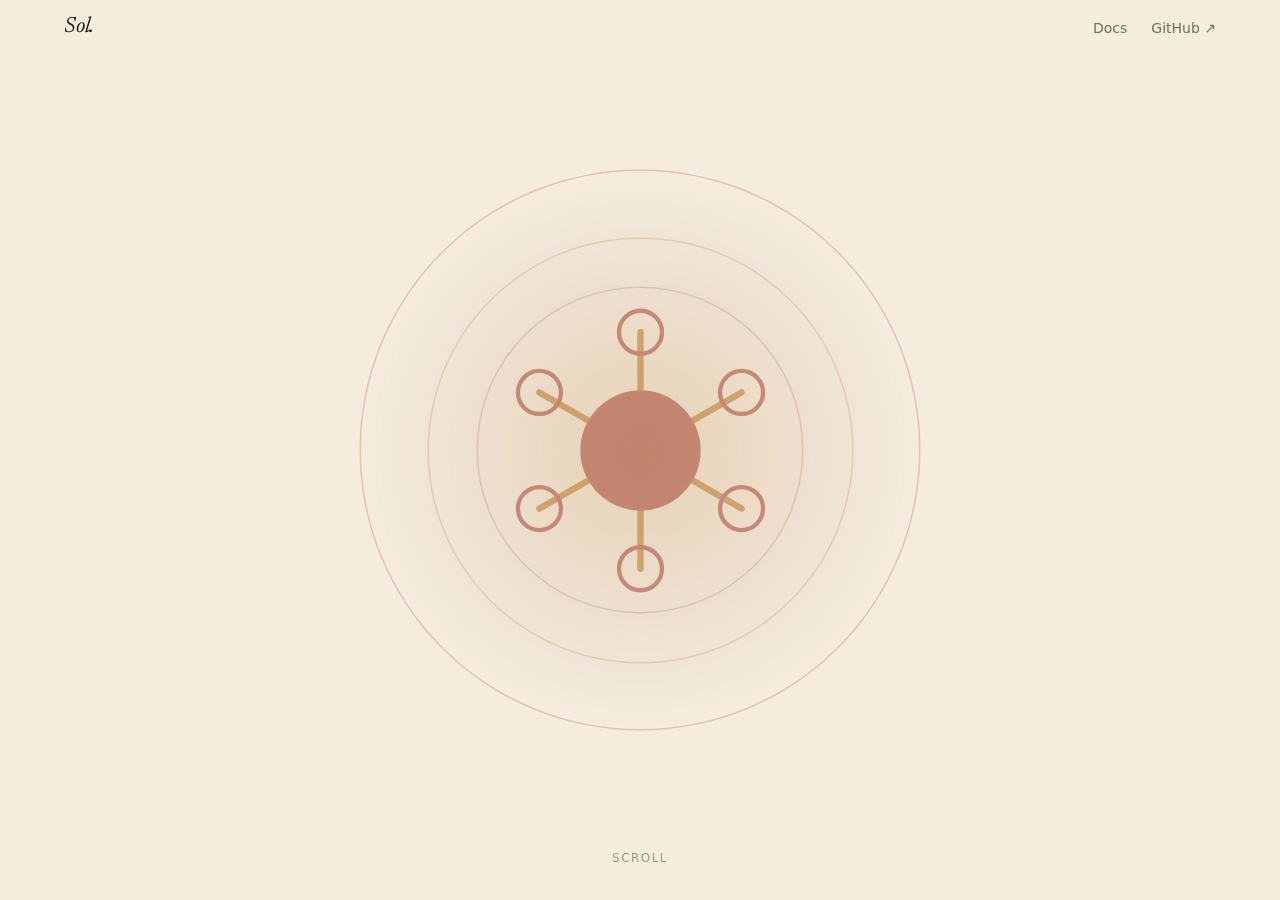
==== commit e6c896c0: "feat: add capabilities & CLI reference page - docs/capabilities.html: iOS features, supported file t" ====
--- a/docs/index.html
+++ b/docs/index.html
@@ -19,7 +19,10 @@
   <!-- ── Nav (fixed) ──────────────────────────────────────────────────── -->
   <nav class="site-nav" role="navigation" aria-label="Main navigation">
     <a href="index.html" class="nav-wordmark" aria-label="Sol home">Sol.</a>
-    <a href="https://github.com/aranga1/Sol" class="nav-link" target="_blank" rel="noopener noreferrer" aria-label="View Sol on GitHub (opens in new tab)">GitHub ↗</a>
+    <div class="nav-links">
+      <a href="capabilities.html" class="nav-link">Docs</a>
+      <a href="https://github.com/aranga1/Sol" class="nav-link" target="_blank" rel="noopener noreferrer" aria-label="View Sol on GitHub (opens in new tab)">GitHub ↗</a>
+    </div>
   </nav>
 
   <main class="snap-container">
@@ -149,7 +152,8 @@
     <section class="snap-section section-cta" aria-label="Get started">
       <div class="cta-content">
         <h2 class="cta-heading">Ready to connect your vault?</h2>
-        <a href="install.html" class="btn-cta">Get started →</a>
+        <a href="beta.html" class="btn-cta">Join the iOS beta →</a>
+        <a href="install.html" class="cta-secondary-link">Set up the daemon →</a>
         <p class="cta-note">Requires macOS + iPhone. Free and open source.</p>
       </div>
       <footer class="site-footer" role="contentinfo">
--- a/docs/style.css
+++ b/docs/style.css
@@ -106,6 +106,12 @@
 .nav-link:hover {
   color: var(--terracotta);
   text-decoration: none;
+}
+
+.nav-links {
+  display: flex;
+  gap: 1.5rem;
+  align-items: center;
 }
 
 /* ── Code blocks ────────────────────────────────────────────────────────── */
--- a/docs/landing.css
+++ b/docs/landing.css
@@ -823,6 +823,23 @@
   color: var(--terracotta);
 }
 
+.cta-secondary-link {
+  font-family: var(--font-body);
+  font-size: 0.875rem;
+  color: rgba(252, 239, 230, 0.75);
+  text-decoration: none;
+  border: 1px solid rgba(252, 239, 230, 0.3);
+  padding: 0.6rem 1.5rem;
+  border-radius: var(--radius-sm);
+  transition: background 0.2s, color 0.2s;
+}
+
+.cta-secondary-link:hover {
+  background: rgba(252, 239, 230, 0.08);
+  color: var(--cream);
+  text-decoration: none;
+}
+
 .cta-note {
   font-family: var(--font-body);
   font-size: 0.8125rem;
